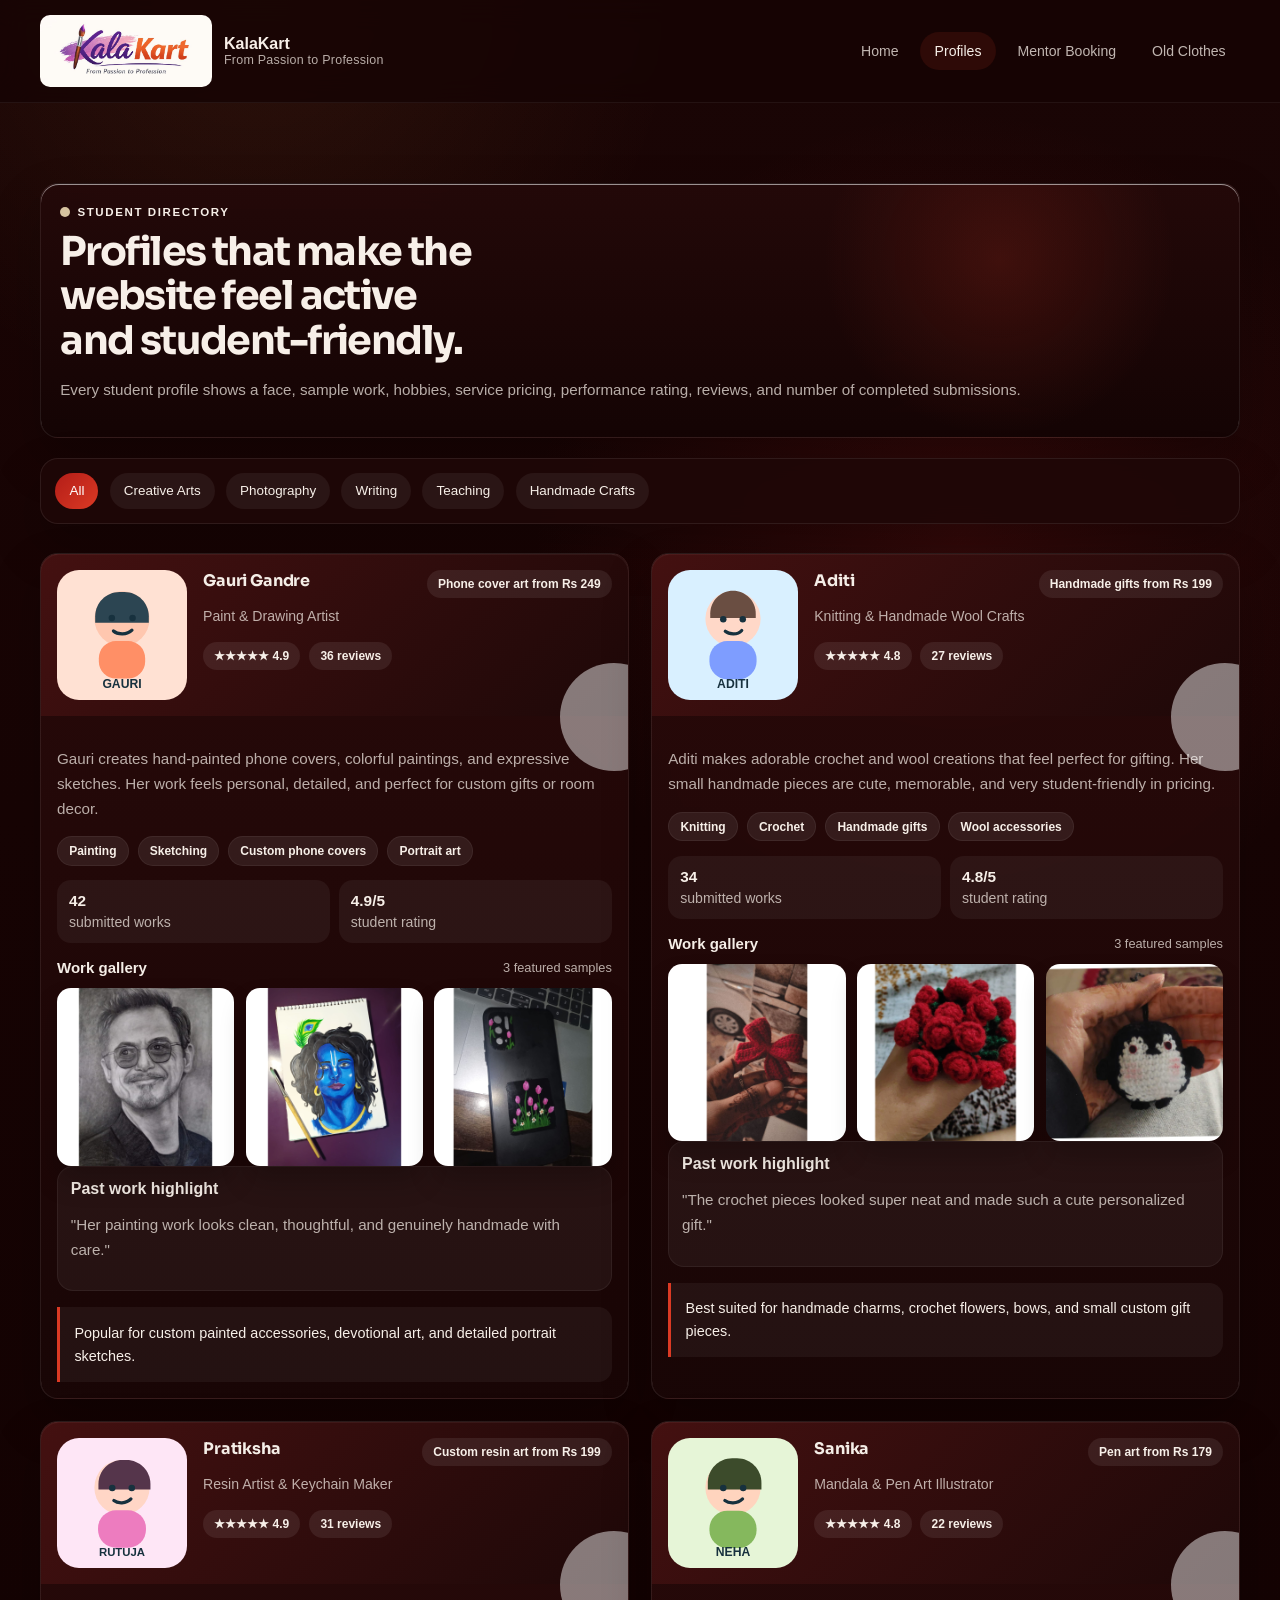
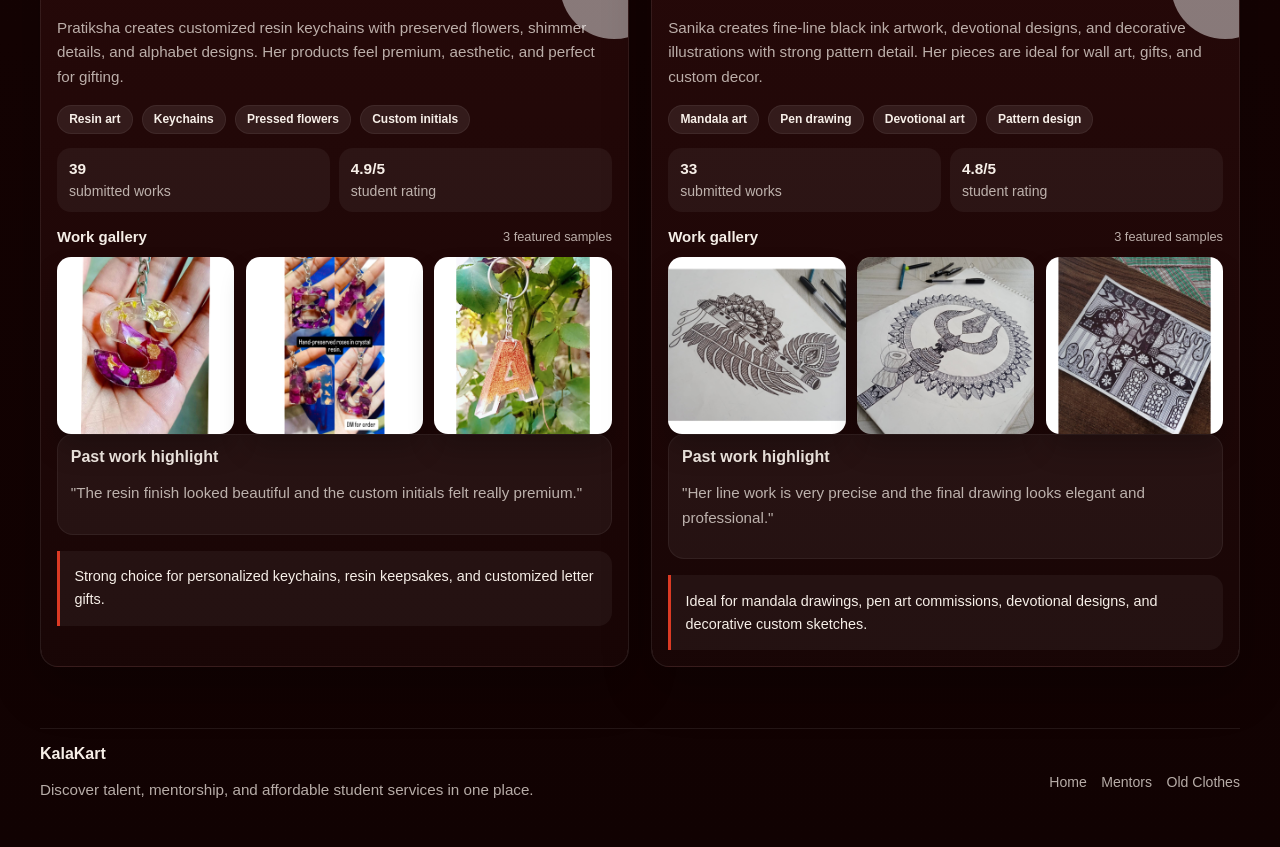
==== profiles.html @ e9db7f78 "EK he bar mein pushibg everythng" ====
<!DOCTYPE html>
<html lang="en">
<head>
  <meta charset="UTF-8">
  <meta name="viewport" content="width=device-width, initial-scale=1.0">
  <title>Student Profiles | KalaKart</title>
  <link rel="preconnect" href="https://fonts.googleapis.com">
  <link rel="preconnect" href="https://fonts.gstatic.com" crossorigin>
  <link href="https://fonts.googleapis.com/css2?family=Outfit:wght@300;400;500;600;700;800&family=Sora:wght@400;600;700&display=swap" rel="stylesheet">
  <link rel="stylesheet" href="assets/css/styles.css">
</head>
<body data-page="profiles">
  <header class="site-header">
    <div class="container nav-shell">
      <a class="brand" href="index.html">
        <img class="brand-logo" src="assets/images/main_logo.jpeg" alt="KalaKart logo">
        <span>
          <strong>KalaKart</strong>
          <small>From Passion to Profession</small>
        </span>
      </a>
      <nav class="top-nav">
        <a href="index.html">Home</a>
        <a href="profiles.html" class="active">Profiles</a>
        <a href="mentor-booking.html">Mentor Booking</a>
        <a href="marketplace.html">Old Clothes</a>
      </nav>
    </div>
  </header>

  <main class="container page-main">
    <section class="page-hero page-hero-premium">
      <span class="eyebrow">Student Directory</span>
      <h1>Profiles that make the website feel active and student-friendly.</h1>
      <p>Every student profile shows a face, sample work, hobbies, service pricing, performance rating, reviews, and number of completed submissions.</p>
    </section>

    <section class="filters-bar">
      <button class="filter-pill active">All</button>
      <button class="filter-pill">Creative Arts</button>
      <button class="filter-pill">Photography</button>
      <button class="filter-pill">Writing</button>
      <button class="filter-pill">Teaching</button>
      <button class="filter-pill">Handmade Crafts</button>
    </section>

    <section id="allProfiles" class="card-grid large-gap"></section>
  </main>

  <footer class="site-footer">
    <div class="container footer-shell">
      <div>
        <strong>KalaKart</strong>
        <p>Discover talent, mentorship, and affordable student services in one place.</p>
      </div>
      <div class="footer-links">
        <a href="index.html">Home</a>
        <a href="mentor-booking.html">Mentors</a>
        <a href="marketplace.html">Old Clothes</a>
      </div>
    </div>
  </footer>

  <script src="assets/js/data.js"></script>
  <script src="assets/js/main.js"></script>
</body>
</html>
---- assets/css/styles.css ----
:root {
  --bg: #f3f4f6;
  --surface: rgba(255, 255, 255, 0.92);
  --surface-strong: #ffffff;
  --ink: #111827;
  --muted: #6b7280;
  --line: rgba(17, 24, 39, 0.09);
  --accent: #2f5d50;
  --accent-deep: #162a25;
  --mint: #e8f0ec;
  --sky: #edf2f7;
  --gold: #d7c3a0;
  --peach: #f3ebe4;
  --shadow: 0 18px 40px rgba(15, 23, 42, 0.06);
  --radius-xl: 18px;
  --radius-lg: 14px;
  --radius-md: 10px;
  --max: 1200px;
  --font-body: "Helvetica Neue", Helvetica, Arial, sans-serif;
  --font-display: "Sora", "Helvetica Neue", Helvetica, Arial, sans-serif;
}

* {
  box-sizing: border-box;
}

html {
  scroll-behavior: smooth;
}

body {
  margin: 0;
  font-family: var(--font-body);
  color: var(--ink);
  background:
    radial-gradient(circle at top left, rgba(47, 93, 80, 0.06), transparent 20%),
    linear-gradient(180deg, #f8fafc 0%, #f3f4f6 100%);
}

img {
  display: block;
  max-width: 100%;
}

a {
  color: inherit;
  text-decoration: none;
}

.container {
  width: min(var(--max), calc(100% - 2.5rem));
  margin: 0 auto;
}

.site-header {
  position: sticky;
  top: 0;
  z-index: 10;
  backdrop-filter: blur(14px);
  background: rgba(248, 250, 252, 0.84);
  border-bottom: 1px solid rgba(17, 24, 39, 0.05);
}

.nav-shell,
.footer-shell,
.hero-grid,
.pillars-grid,
.impact-grid,
.split-banner,
.mentor-layout,
.market-insights,
.hero-stats,
.mentor-controls {
  display: grid;
  gap: 1.25rem;
}

.nav-shell {
  grid-template-columns: 1fr auto;
  align-items: center;
  padding: 0.95rem 0;
}

.brand {
  display: inline-flex;
  align-items: center;
  gap: 0.75rem;
}

.brand-logo {
  width: 172px;
  height: auto;
  border-radius: 10px;
  display: block;
}

.brand strong,
.brand small {
  display: block;
}

.brand small {
  color: var(--muted);
  font-family: var(--font-body);
  font-size: 0.78rem;
  letter-spacing: 0.02em;
}

.brand-mark {
  width: 42px;
  height: 42px;
  display: grid;
  place-items: center;
  border-radius: 12px;
  background: linear-gradient(135deg, #18342e, #315f52);
  color: white;
  font-family: var(--font-display);
  font-weight: 700;
  letter-spacing: 0.04em;
  box-shadow: 0 10px 24px rgba(22, 42, 37, 0.18);
}

.top-nav {
  display: flex;
  flex-wrap: wrap;
  gap: 0.45rem;
}

.top-nav a {
  padding: 0.68rem 0.9rem;
  border-radius: 999px;
  color: var(--muted);
  transition: 0.25s ease;
  font-family: var(--font-body);
  font-size: 0.88rem;
  font-weight: 500;
}

.top-nav a:hover,
.top-nav a.active {
  background: rgba(95, 118, 104, 0.12);
  color: var(--accent-deep);
}

.hero-section,
.page-main,
.section {
  padding: 3rem 0;
}

.hero-grid,
.mentor-layout {
  grid-template-columns: 1.2fr 0.8fr;
  align-items: center;
}

.hero-copy h1,
.page-hero h1 {
  font-family: var(--font-display);
  font-size: clamp(2rem, 3.1vw, 3rem);
  line-height: 1.12;
  margin: 0.55rem 0 0.9rem;
  max-width: 14ch;
  letter-spacing: -0.04em;
}

.hero-copy p,
.page-hero p,
.info-card p,
.impact-card p,
.profile-card p,
.mentor-card p,
.market-card p,
.banner-card p,
.site-footer p,
.mini-note p {
  color: var(--muted);
  font-size: 0.95rem;
  line-height: 1.62;
  font-family: var(--font-body);
}

.eyebrow {
  display: inline-flex;
  align-items: center;
  gap: 0.45rem;
  font-size: 0.72rem;
  font-weight: 700;
  letter-spacing: 0.14em;
  text-transform: uppercase;
  color: var(--accent-deep);
  font-family: var(--font-body);
}

.eyebrow::before {
  content: "";
  width: 10px;
  height: 10px;
  border-radius: 50%;
  background: var(--gold);
}

.button,
.text-link {
  transition: transform 0.2s ease, box-shadow 0.2s ease, background 0.2s ease;
}

.button {
  display: inline-flex;
  align-items: center;
  justify-content: center;
  min-height: 44px;
  padding: 0.8rem 1.1rem;
  border-radius: 999px;
  font-weight: 600;
  font-family: var(--font-body);
  font-size: 0.9rem;
}

.button:hover,
.text-link:hover {
  transform: translateY(-2px);
}

.button-primary {
  background: linear-gradient(135deg, var(--accent-deep), var(--accent));
  color: white;
  box-shadow: 0 10px 22px rgba(22, 42, 37, 0.16);
}

.button-secondary {
  background: rgba(255, 255, 255, 0.72);
  border: 1px solid rgba(17, 24, 39, 0.09);
  color: var(--ink);
}

.hero-actions {
  display: flex;
  flex-wrap: wrap;
  gap: 0.8rem;
  margin: 1.4rem 0 1.8rem;
}

.hero-stats {
  grid-template-columns: repeat(3, minmax(0, 1fr));
}

.hero-stats article,
.info-card,
.impact-card,
.banner-card,
.mockup-card,
.profile-card,
.mentor-card,
.control-card,
.booking-panel,
.market-card,
.pricing-card,
.filters-bar,
.page-hero {
  background: var(--surface);
  border: 1px solid var(--line);
  box-shadow: var(--shadow);
  backdrop-filter: blur(10px);
}

.hero-stats article {
  padding: 1rem;
  border-radius: var(--radius-md);
}

.hero-stats strong {
  display: block;
  font-family: var(--font-display);
  font-size: 1.18rem;
  margin-bottom: 0.2rem;
}

.hero-stats span {
  color: var(--muted);
  font-size: 0.84rem;
  font-family: var(--font-body);
}

.mockup-card {
  border-radius: 18px;
  padding: 1.1rem;
  background:
    linear-gradient(180deg, rgba(255, 255, 255, 0.96), rgba(248, 250, 252, 0.92)),
    linear-gradient(135deg, rgba(47, 93, 80, 0.04), rgba(237, 242, 247, 0.16));
}

.mockup-chip,
.status-pill,
.tag,
.price-badge,
.review-chip {
  display: inline-flex;
  align-items: center;
  gap: 0.45rem;
  padding: 0.42rem 0.7rem;
  border-radius: 999px;
  font-size: 0.75rem;
  font-weight: 600;
  font-family: var(--font-body);
}

.mockup-chip,
.price-badge {
  background: rgba(17, 24, 39, 0.05);
}

.status-pill {
  background: rgba(47, 93, 80, 0.08);
  color: var(--ink);
}

.mockup-item {
  display: grid;
  grid-template-columns: 64px 1fr;
  gap: 1rem;
  align-items: center;
  padding: 0.85rem 0;
  border-bottom: 1px solid rgba(24, 34, 45, 0.08);
}

.mockup-item:last-child {
  border-bottom: 0;
}

.mockup-item img,
.profile-header img,
.mentor-avatar,
.market-card img {
  width: 100%;
  border-radius: 22px;
}

.section-heading {
  margin-bottom: 1.35rem;
}

.section-heading h2,
.banner-card h3,
.pricing-card h3,
.booking-panel h3 {
  font-family: var(--font-display);
  font-size: clamp(1.35rem, 2vw, 1.9rem);
  margin: 0.35rem 0 0;
  letter-spacing: -0.03em;
}

.inline-heading {
  display: flex;
  justify-content: space-between;
  align-items: end;
  gap: 1rem;
}

.text-link {
  font-weight: 600;
  color: var(--accent-deep);
  font-family: var(--font-body);
  font-size: 0.88rem;
}

.pillars-grid,
.impact-grid,
.split-banner,
.market-insights {
  grid-template-columns: repeat(3, minmax(0, 1fr));
}

.info-card,
.impact-card,
.banner-card,
.pricing-card,
.control-card,
.booking-panel,
.page-hero {
  border-radius: var(--radius-xl);
  padding: 1.2rem;
}

.impact-card.warm {
  background: linear-gradient(180deg, rgba(243, 235, 228, 0.88), rgba(255, 255, 255, 0.92));
}

.impact-card.mint {
  background: linear-gradient(180deg, rgba(232, 240, 236, 0.88), rgba(255, 255, 255, 0.92));
}

.impact-card.peach {
  background: linear-gradient(180deg, rgba(237, 242, 247, 0.92), rgba(255, 255, 255, 0.92));
}

.banner-card.accent {
  background: linear-gradient(135deg, rgba(22, 42, 37, 0.98), rgba(47, 93, 80, 0.92));
  color: white;
}

.banner-card.accent p,
.banner-card.accent .eyebrow {
  color: rgba(255, 255, 255, 0.88);
}

.banner-card.accent .eyebrow::before {
  background: white;
}

.card-grid,
.market-grid {
  display: grid;
  grid-template-columns: repeat(2, minmax(0, 1fr));
  gap: 1.2rem;
}

.large-gap {
  gap: 1.4rem;
}

.profile-card {
  border-radius: 18px;
  overflow: hidden;
}

.profile-header {
  position: relative;
  display: grid;
  grid-template-columns: 130px 1fr;
  gap: 1rem;
  padding: 1rem;
  background: linear-gradient(135deg, rgba(237, 242, 247, 0.84), rgba(243, 244, 246, 0.86));
}

.profile-header::after {
  content: "";
  position: absolute;
  inset: auto -40px -55px auto;
  width: 108px;
  height: 108px;
  border-radius: 50%;
  background: rgba(255, 255, 255, 0.46);
}

.profile-name-row {
  display: flex;
  flex-wrap: wrap;
  justify-content: space-between;
  align-items: start;
  gap: 0.7rem;
}

.profile-name-row h3,
.mentor-card h3,
.market-card h3,
.info-card h3,
.impact-card h3 {
  margin: 0;
  font-family: var(--font-display);
  font-size: 1rem;
  letter-spacing: -0.01em;
}

.profile-meta {
  padding: 1rem;
}

.tag-row,
.review-row,
.meta-row {
  display: flex;
  flex-wrap: wrap;
  gap: 0.55rem;
}

.tag {
  background: rgba(24, 34, 45, 0.05);
  color: var(--ink);
}

.review-chip {
  background: rgba(95, 118, 104, 0.1);
  color: var(--accent-deep);
}

.meta-row {
  margin: 0.9rem 0 1rem;
}

.meta-card {
  flex: 1 1 120px;
  padding: 0.75rem;
  border-radius: 14px;
  background: rgba(17, 24, 39, 0.035);
}

.meta-card strong {
  display: block;
  font-size: 0.96rem;
  margin-bottom: 0.2rem;
  font-family: var(--font-body);
}

.sample-work {
  display: grid;
  grid-template-columns: 110px 1fr;
  gap: 1rem;
  align-items: center;
  padding: 0.8rem;
  border-radius: 16px;
  background: rgba(255, 255, 255, 0.84);
  border: 1px solid rgba(17, 24, 39, 0.06);
}

.sample-review {
  grid-template-columns: 1fr;
}

.sample-work img {
  width: 100%;
  border-radius: 14px;
}

.work-gallery-block {
  margin-top: 1rem;
}

.gallery-head {
  display: flex;
  justify-content: space-between;
  align-items: center;
  gap: 0.75rem;
  margin-bottom: 0.75rem;
  font-family: var(--font-body);
}

.gallery-head strong {
  font-size: 0.94rem;
}

.gallery-head span {
  color: var(--muted);
  font-size: 0.8rem;
}

.work-gallery {
  display: grid;
  grid-template-columns: repeat(3, minmax(0, 1fr));
  gap: 0.7rem;
}

.gallery-item {
  position: relative;
  border: 0;
  padding: 0;
  background: none;
  border-radius: 14px;
  overflow: hidden;
  cursor: pointer;
  aspect-ratio: 1 / 1;
  box-shadow: 0 8px 18px rgba(15, 23, 42, 0.08);
  transition: transform 0.18s ease, box-shadow 0.18s ease;
}

.gallery-item:hover {
  transform: translateY(-3px);
  box-shadow: 0 14px 28px rgba(15, 23, 42, 0.14);
}

.gallery-item img {
  width: 100%;
  height: 100%;
  object-fit: cover;
}

.gallery-overlay {
  position: absolute;
  inset: 0;
  display: flex;
  flex-direction: column;
  justify-content: end;
  gap: 0.2rem;
  padding: 0.8rem;
  background: linear-gradient(180deg, rgba(17, 24, 39, 0.02), rgba(17, 24, 39, 0.75));
  color: white;
  opacity: 0;
  transition: opacity 0.18s ease;
  text-align: left;
}

.gallery-item:hover .gallery-overlay,
.gallery-item:focus-visible .gallery-overlay {
  opacity: 1;
}

.gallery-overlay strong,
.gallery-overlay small {
  font-family: var(--font-body);
}

.gallery-overlay strong {
  font-size: 0.83rem;
  font-weight: 600;
}

.gallery-overlay small {
  font-size: 0.72rem;
  opacity: 0.86;
}

.work-lightbox {
  position: fixed;
  inset: 0;
  display: none;
  z-index: 50;
}

.work-lightbox.is-open {
  display: grid;
  place-items: center;
}

.lightbox-backdrop {
  position: absolute;
  inset: 0;
  border: 0;
  background: rgba(17, 24, 39, 0.72);
  backdrop-filter: blur(6px);
}

.lightbox-panel {
  position: relative;
  z-index: 1;
  width: min(760px, calc(100% - 1.5rem));
  background: rgba(255, 255, 255, 0.96);
  border: 1px solid rgba(17, 24, 39, 0.08);
  border-radius: 18px;
  padding: 1rem;
  box-shadow: 0 30px 80px rgba(15, 23, 42, 0.24);
}

.lightbox-close {
  position: absolute;
  top: 0.8rem;
  right: 0.8rem;
  width: 36px;
  height: 36px;
  border: 0;
  border-radius: 999px;
  background: rgba(17, 24, 39, 0.08);
  color: var(--ink);
  font-size: 1.35rem;
  cursor: pointer;
}

.lightbox-image {
  width: 100%;
  border-radius: 14px;
  border: 1px solid rgba(17, 24, 39, 0.06);
}

.lightbox-copy {
  display: flex;
  justify-content: space-between;
  gap: 1rem;
  align-items: center;
  margin-top: 0.85rem;
  font-family: var(--font-body);
}

.lightbox-title {
  font-size: 1rem;
}

.lightbox-owner {
  color: var(--muted);
  font-size: 0.88rem;
}

body.lightbox-open {
  overflow: hidden;
}

.student-note {
  margin-top: 1rem;
  padding: 0.9rem;
  border-left: 3px solid var(--accent);
  background: rgba(47, 93, 80, 0.05);
  border-radius: 0 14px 14px 0;
  font-family: var(--font-body);
  font-size: 0.9rem;
  line-height: 1.6;
}

.page-main {
  min-height: calc(100vh - 164px);
}

.page-hero {
  margin-top: 2rem;
}

.filters-bar {
  display: flex;
  flex-wrap: wrap;
  gap: 0.7rem;
  align-items: center;
  margin: 1.2rem 0 1.8rem;
  border-radius: 18px;
  padding: 0.9rem;
}

.filter-pill {
  border: 0;
  background: rgba(24, 34, 45, 0.06);
  color: var(--ink);
  padding: 0.66rem 0.88rem;
  border-radius: 999px;
  font: inherit;
  font-family: var(--font-body);
  font-size: 0.84rem;
  font-weight: 500;
}

.filter-pill.active {
  background: linear-gradient(135deg, var(--accent-deep), var(--accent));
  color: white;
}

.mentor-hero,
.mentor-controls,
.mentor-layout {
  margin-top: 1.4rem;
}

.mentor-controls {
  grid-template-columns: repeat(3, minmax(0, 1fr));
}

.control-card strong {
  display: block;
  margin-bottom: 0.25rem;
}

.stack-list {
  display: grid;
  gap: 0.9rem;
}

.mentor-card {
  display: grid;
  grid-template-columns: 84px 1fr auto;
  gap: 0.9rem;
  align-items: center;
  border-radius: 18px;
  padding: 0.95rem;
}

.mentor-avatar {
  width: 84px;
  height: 84px;
}

.mentor-actions {
  display: grid;
  gap: 0.6rem;
  justify-items: end;
}

.booking-panel ol {
  padding-left: 1.2rem;
  color: var(--muted);
  line-height: 1.7;
  font-size: 0.94rem;
  font-family: var(--font-body);
}

.mini-note {
  margin-top: 1.1rem;
  padding: 0.95rem;
  border-radius: 14px;
  background: rgba(47, 93, 80, 0.05);
}

.market-grid {
  margin-top: 1.4rem;
}

.market-card {
  padding: 0.95rem;
  border-radius: 20px;
}

.market-card img {
  aspect-ratio: 16 / 10;
  object-fit: cover;
  margin-bottom: 0.9rem;
}

.market-meta {
  display: flex;
  flex-wrap: wrap;
  gap: 0.5rem;
  margin: 0.8rem 0 0.9rem;
}

.site-footer {
  padding: 0.8rem 0 1.8rem;
}

.footer-shell {
  grid-template-columns: 1fr auto;
  align-items: center;
  padding-top: 1rem;
  border-top: 1px solid rgba(17, 24, 39, 0.07);
}

.footer-links {
  display: flex;
  flex-wrap: wrap;
  gap: 0.9rem;
  color: var(--muted);
  font-family: var(--font-body);
  font-size: 0.88rem;
}

.hero-copy,
.hero-visual,
.page-hero,
.info-card,
.impact-card,
.profile-card,
.mentor-card,
.market-card,
.banner-card,
.pricing-card,
.booking-panel,
.control-card {
  position: relative;
}

.page-hero::before,
.info-card::before,
.impact-card::before,
.profile-card::before,
.mentor-card::before,
.market-card::before,
.banner-card::before,
.pricing-card::before,
.booking-panel::before,
.control-card::before,
.mockup-card::before {
  content: "";
  position: absolute;
  inset: 0;
  border-radius: inherit;
  pointer-events: none;
  box-shadow: inset 0 1px 0 rgba(255, 255, 255, 0.55);
}

.profile-header p,
.mockup-item span,
.mockup-item strong,
.control-card span,
.control-card strong,
.mentor-card strong,
.mentor-card p,
.market-card p,
.meta-card span,
.meta-card strong {
  font-family: var(--font-body);
}

.profile-header p,
.control-card span,
.meta-card span {
  color: var(--muted);
  font-size: 0.88rem;
}

.mockup-item strong {
  font-size: 0.92rem;
  font-weight: 600;
}

.mockup-item span {
  color: var(--muted);
  font-size: 0.82rem;
}

.pricing-card ul {
  margin: 0.9rem 0 0;
  padding-left: 1.1rem;
  color: var(--muted);
  font-size: 0.94rem;
  line-height: 1.75;
  font-family: var(--font-body);
}

@media (max-width: 960px) {
  .hero-grid,
  .mentor-layout,
  .pillars-grid,
  .impact-grid,
  .split-banner,
  .mentor-controls,
  .market-insights,
  .card-grid,
  .market-grid,
  .footer-shell {
    grid-template-columns: 1fr;
  }

  .nav-shell {
    grid-template-columns: 1fr;
    gap: 1rem;
  }

  .top-nav {
    justify-content: flex-start;
  }

  .hero-copy h1,
  .page-hero h1 {
    max-width: unset;
  }

  .hero-stats {
    grid-template-columns: 1fr;
  }

  .mentor-card {
    grid-template-columns: 1fr;
    justify-items: start;
  }

  .mentor-actions {
    justify-items: start;
  }
}

@media (max-width: 640px) {
  .container {
    width: min(var(--max), calc(100% - 1rem));
  }

  .profile-header,
  .sample-work,
  .work-gallery,
  .lightbox-copy {
    grid-template-columns: 1fr;
  }

  .top-nav a,
  .button {
    width: 100%;
  }

  .hero-actions {
    flex-direction: column;
  }

  .lightbox-copy {
    display: grid;
  }
}

body {
  color: #f7efe8;
  background:
    radial-gradient(circle at 75% 22%, rgba(195, 37, 37, 0.16), transparent 20%),
    radial-gradient(circle at 20% 0%, rgba(255, 166, 77, 0.08), transparent 16%),
    linear-gradient(180deg, #1a0505 0%, #110202 100%);
}

.site-header {
  background: rgba(22, 4, 4, 0.82);
  border-bottom: 1px solid rgba(255, 255, 255, 0.06);
}

.brand strong,
.top-nav a.active,
.top-nav a:hover,
.eyebrow,
.text-link,
.footer-links a:hover {
  color: #f7efe8;
}

.brand small,
.top-nav a,
.hero-copy p,
.page-hero p,
.info-card p,
.impact-card p,
.profile-card p,
.mentor-card p,
.market-card p,
.banner-card p,
.site-footer p,
.mini-note p,
.gallery-head span,
.profile-header p,
.control-card span,
.meta-card span,
.mockup-item span,
.lightbox-owner,
.pricing-card ul,
.booking-panel ol,
.footer-links {
  color: rgba(247, 239, 232, 0.72);
}

.brand-mark {
  background: linear-gradient(135deg, #861313, #d43824);
  box-shadow: 0 14px 34px rgba(212, 56, 36, 0.28);
}

.top-nav a {
  color: rgba(247, 239, 232, 0.76);
}

.top-nav a:hover,
.top-nav a.active {
  background: rgba(212, 56, 36, 0.12);
}

.hero-frame {
  position: relative;
  overflow: hidden;
  padding: 2.4rem 2.2rem 1.8rem;
  border-radius: 0;
  background:
    radial-gradient(circle at 70% 40%, rgba(197, 43, 33, 0.22), transparent 18%),
    radial-gradient(circle at 55% 30%, rgba(255, 175, 76, 0.1), transparent 10%),
    linear-gradient(180deg, #250605 0%, #140202 100%);
  border: 1px solid rgba(255, 255, 255, 0.06);
  box-shadow: 0 30px 80px rgba(0, 0, 0, 0.32);
}

.hero-frame::before {
  content: "";
  position: absolute;
  inset: 0;
  background:
    linear-gradient(90deg, rgba(255, 255, 255, 0.03), transparent 24%),
    linear-gradient(180deg, rgba(255, 255, 255, 0.02), transparent 18%);
  pointer-events: none;
}

.hero-topline {
  display: flex;
  justify-content: space-between;
  align-items: start;
  gap: 1rem;
  margin-bottom: 1.5rem;
  position: relative;
  z-index: 1;
}

.hero-brand-block {
  display: grid;
  gap: 0.8rem;
}

.hero-logo-badge {
  width: min(280px, 52vw);
  height: auto;
  border-radius: 16px;
  border: 1px solid rgba(255, 255, 255, 0.08);
  box-shadow: 0 18px 40px rgba(0, 0, 0, 0.18);
}

.hero-topline p {
  margin: 0;
  max-width: 260px;
  font-size: 0.95rem;
  line-height: 1.5;
  color: rgba(247, 239, 232, 0.82);
}

.hero-grid-premium {
  grid-template-columns: 0.95fr 1.05fr;
  min-height: 620px;
}

.hero-copy-premium {
  align-self: center;
  position: relative;
  z-index: 1;
}

.hero-copy-premium h1 {
  max-width: 7ch;
  margin: 0;
  font-family: "Helvetica Neue", Helvetica, Arial, sans-serif;
  font-size: clamp(3.5rem, 7vw, 6rem);
  font-weight: 800;
  line-height: 0.96;
  letter-spacing: -0.07em;
  color: #f5eee7;
}

.hero-copy-premium h1 span {
  color: #d43824;
}

.hero-copy-premium p {
  max-width: 520px;
  margin: 1.35rem 0 0;
  font-size: 1rem;
  line-height: 1.7;
}

.hero-stats-premium {
  margin-top: 1.6rem;
  max-width: 680px;
}

.hero-stats-premium article,
.info-card,
.impact-card,
.banner-card,
.mockup-card,
.profile-card,
.mentor-card,
.control-card,
.booking-panel,
.market-card,
.pricing-card,
.filters-bar,
.page-hero {
  background: linear-gradient(180deg, rgba(42, 10, 10, 0.92), rgba(25, 6, 6, 0.94));
  border: 1px solid rgba(255, 255, 255, 0.08);
  box-shadow: 0 22px 50px rgba(0, 0, 0, 0.22);
}

.hero-stats strong,
.section-heading h2,
.banner-card h3,
.pricing-card h3,
.booking-panel h3,
.profile-name-row h3,
.mentor-card h3,
.market-card h3,
.info-card h3,
.impact-card h3,
.gallery-head strong,
.lightbox-title {
  color: #f5eee7;
}

.hero-stats span,
.gallery-overlay small {
  color: rgba(247, 239, 232, 0.7);
}

.hero-visual-premium {
  position: relative;
  min-height: 620px;
}

.hero-feather {
  position: absolute;
  right: 1rem;
  bottom: -1rem;
  width: min(580px, 100%);
  filter: drop-shadow(0 34px 50px rgba(0, 0, 0, 0.34));
}

.hero-floating-card {
  position: absolute;
  left: 2rem;
  bottom: 1.8rem;
  width: min(360px, calc(100% - 3rem));
  background: linear-gradient(180deg, rgba(45, 13, 13, 0.92), rgba(25, 8, 8, 0.96));
  border-radius: 18px;
  z-index: 2;
}

.hero-spark {
  position: absolute;
  width: 10px;
  height: 10px;
  border-radius: 50%;
  background: rgba(255, 200, 140, 0.88);
  box-shadow: 0 0 18px rgba(255, 168, 76, 0.65);
  z-index: 0;
}

.hero-spark-one {
  top: 16%;
  left: 18%;
}

.hero-spark-two {
  top: 38%;
  left: 10%;
}

.hero-spark-three {
  top: 46%;
  left: 34%;
}

.mockup-chip,
.price-badge,
.tag,
.review-chip,
.status-pill {
  background: rgba(255, 255, 255, 0.08);
  color: #f7efe8;
}

.tag {
  border: 1px solid rgba(255, 255, 255, 0.06);
}

.button-primary {
  background: linear-gradient(135deg, #b31d18, #db3a24);
  box-shadow: 0 16px 32px rgba(212, 56, 36, 0.24);
}

.button-secondary {
  background: rgba(255, 255, 255, 0.08);
  border-color: rgba(255, 255, 255, 0.1);
  color: #f7efe8;
}

.section-dark {
  padding-top: 2.2rem;
}

.impact-card.warm,
.impact-card.mint,
.impact-card.peach,
.banner-card.accent {
  background: linear-gradient(180deg, rgba(42, 10, 10, 0.94), rgba(25, 6, 6, 0.96));
}

.profile-header {
  background: linear-gradient(135deg, rgba(70, 17, 17, 0.92), rgba(29, 8, 8, 0.9));
}

.meta-card,
.sample-work,
.mini-note,
.student-note {
  background: rgba(255, 255, 255, 0.05);
  border-color: rgba(255, 255, 255, 0.06);
}

.student-note {
  border-left-color: #db3a24;
}

.gallery-item {
  box-shadow: 0 16px 26px rgba(0, 0, 0, 0.22);
}

.gallery-overlay {
  background: linear-gradient(180deg, rgba(20, 2, 2, 0.02), rgba(20, 2, 2, 0.84));
}

.page-hero-premium {
  background:
    radial-gradient(circle at 80% 30%, rgba(212, 56, 36, 0.18), transparent 18%),
    linear-gradient(180deg, rgba(36, 9, 9, 0.94), rgba(20, 4, 4, 0.96));
}

.filters-bar {
  background: rgba(31, 7, 7, 0.92);
}

.filter-pill {
  background: rgba(255, 255, 255, 0.06);
  color: #f7efe8;
}

.filter-pill.active {
  background: linear-gradient(135deg, #b31d18, #db3a24);
}

.lightbox-panel {
  background: linear-gradient(180deg, rgba(35, 8, 8, 0.98), rgba(18, 4, 4, 0.98));
  border-color: rgba(255, 255, 255, 0.08);
}

.lightbox-close {
  background: rgba(255, 255, 255, 0.08);
  color: #f7efe8;
}

.lightbox-image {
  border-color: rgba(255, 255, 255, 0.08);
}

.footer-shell {
  border-top-color: rgba(255, 255, 255, 0.08);
}

@media (max-width: 960px) {
  .brand-logo {
    width: 148px;
  }

  .hero-frame {
    padding: 1.5rem 1.2rem 1.2rem;
  }

  .hero-topline {
    display: grid;
  }

  .hero-grid-premium {
    grid-template-columns: 1fr;
    min-height: auto;
  }

  .hero-visual-premium {
    min-height: 480px;
  }

  .hero-copy-premium h1 {
    max-width: unset;
    font-size: clamp(3rem, 14vw, 4.7rem);
  }

  .hero-feather {
    width: min(460px, 92%);
  }

  .hero-floating-card {
    position: relative;
    left: auto;
    bottom: auto;
    width: 100%;
    margin-top: 14rem;
  }
}

@media (max-width: 640px) {
  .brand {
    display: grid;
    justify-items: start;
  }

  .brand-logo,
  .hero-logo-badge {
    width: min(220px, 78vw);
  }
}
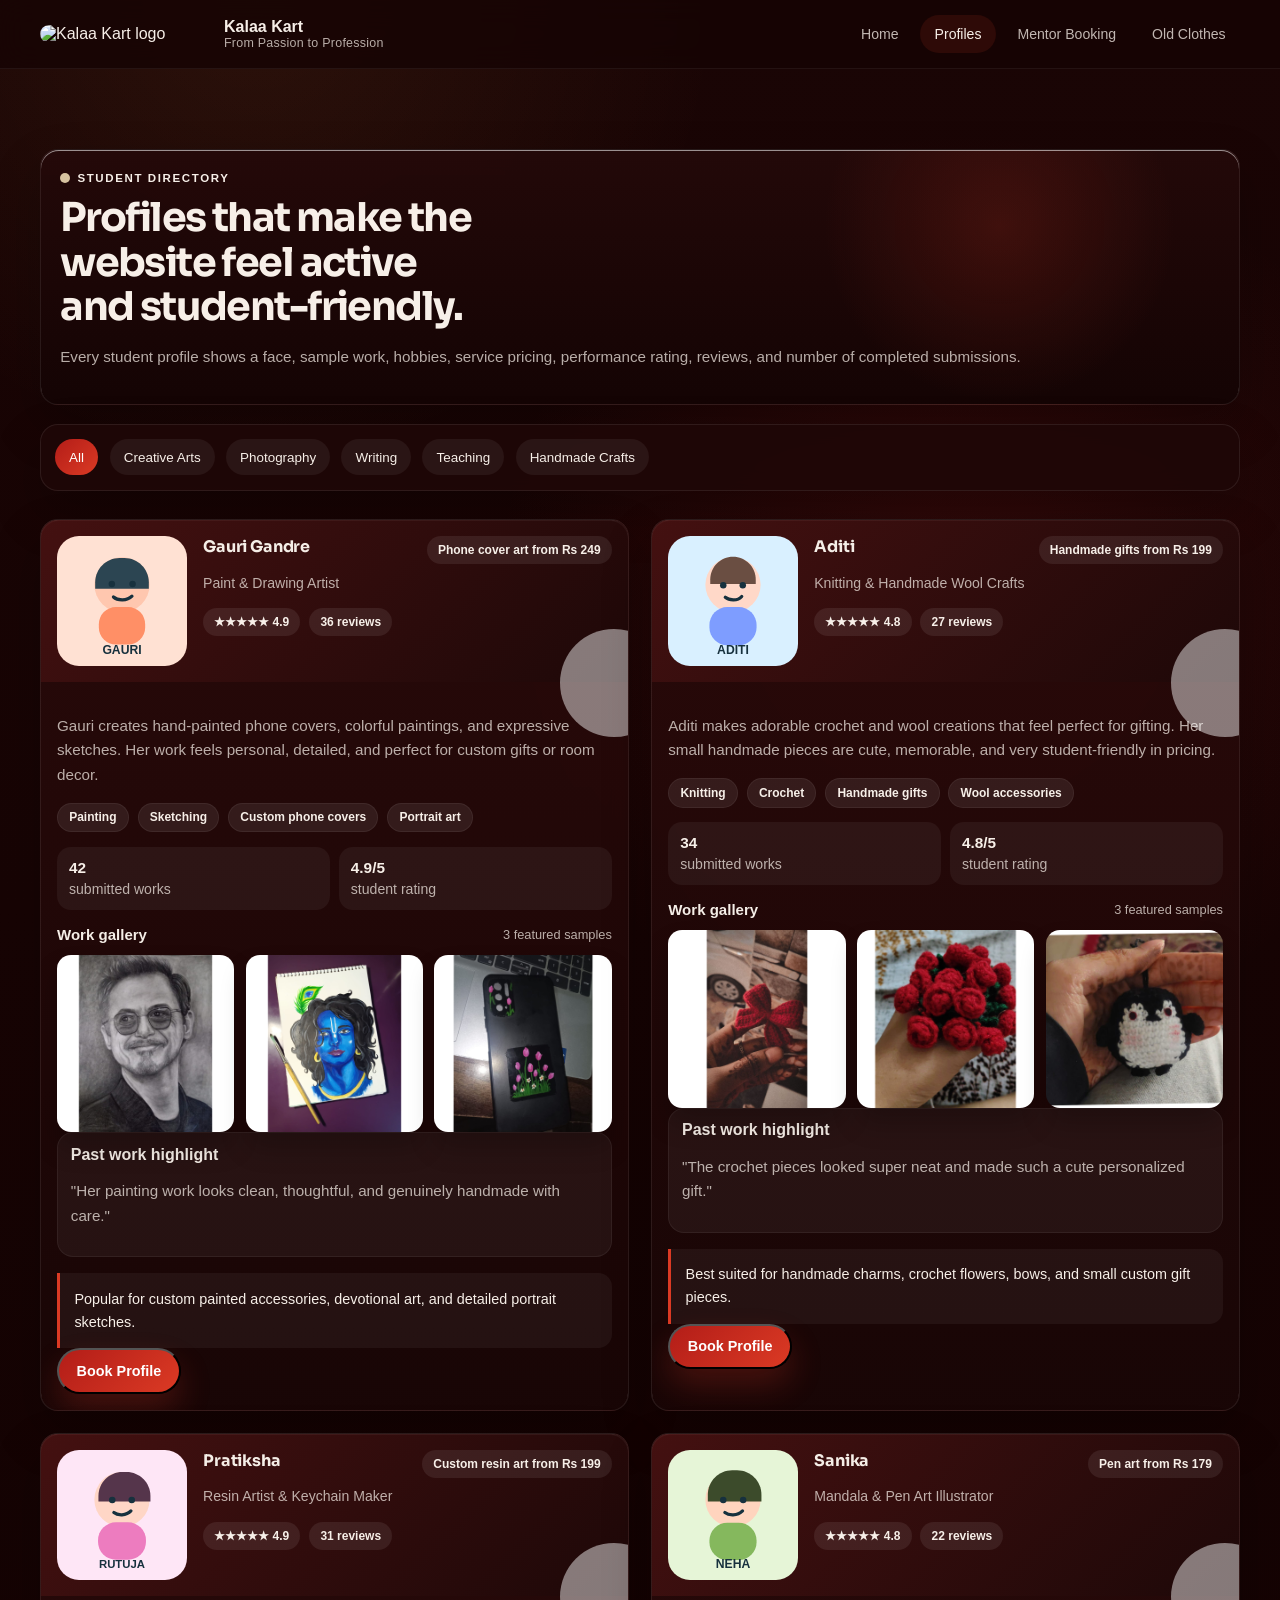
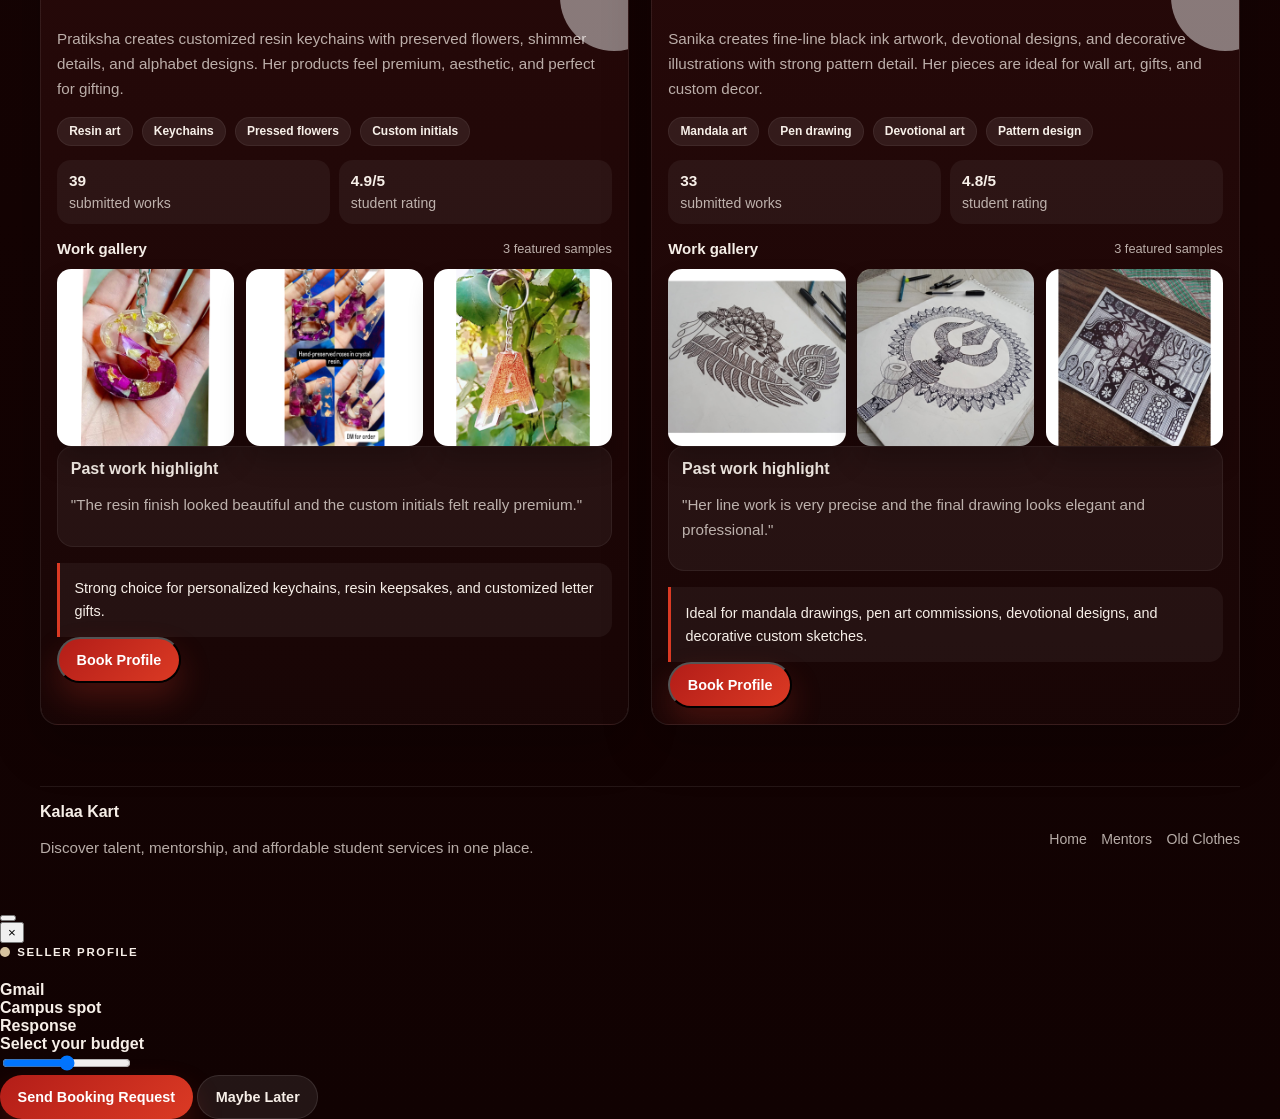
==== commit 97f31186: "Correct brand name from 'KalaKart' to 'Kalaa Kart'" ====
--- a/profiles.html
+++ b/profiles.html
@@ -3,7 +3,7 @@
 <head>
   <meta charset="UTF-8">
   <meta name="viewport" content="width=device-width, initial-scale=1.0">
-  <title>Student Profiles | KalaKart</title>
+  <title>Student Profiles | Kalaa Kart</title>
   <link rel="preconnect" href="https://fonts.googleapis.com">
   <link rel="preconnect" href="https://fonts.gstatic.com" crossorigin>
   <link href="https://fonts.googleapis.com/css2?family=Outfit:wght@300;400;500;600;700;800&family=Sora:wght@400;600;700&display=swap" rel="stylesheet">
@@ -13,9 +13,9 @@
   <header class="site-header">
     <div class="container nav-shell">
       <a class="brand" href="index.html">
-        <img class="brand-logo" src="assets/images/main_logo.jpeg" alt="KalaKart logo">
+        <img class="brand-logo" src="assets/images/main_logo_final.jpeg" alt="Kalaa Kart logo">
         <span>
-          <strong>KalaKart</strong>
+          <strong>Kalaa Kart</strong>
           <small>From Passion to Profession</small>
         </span>
       </a>
@@ -50,7 +50,7 @@
   <footer class="site-footer">
     <div class="container footer-shell">
       <div>
-        <strong>KalaKart</strong>
+        <strong>Kalaa Kart</strong>
         <p>Discover talent, mentorship, and affordable student services in one place.</p>
       </div>
       <div class="footer-links">
